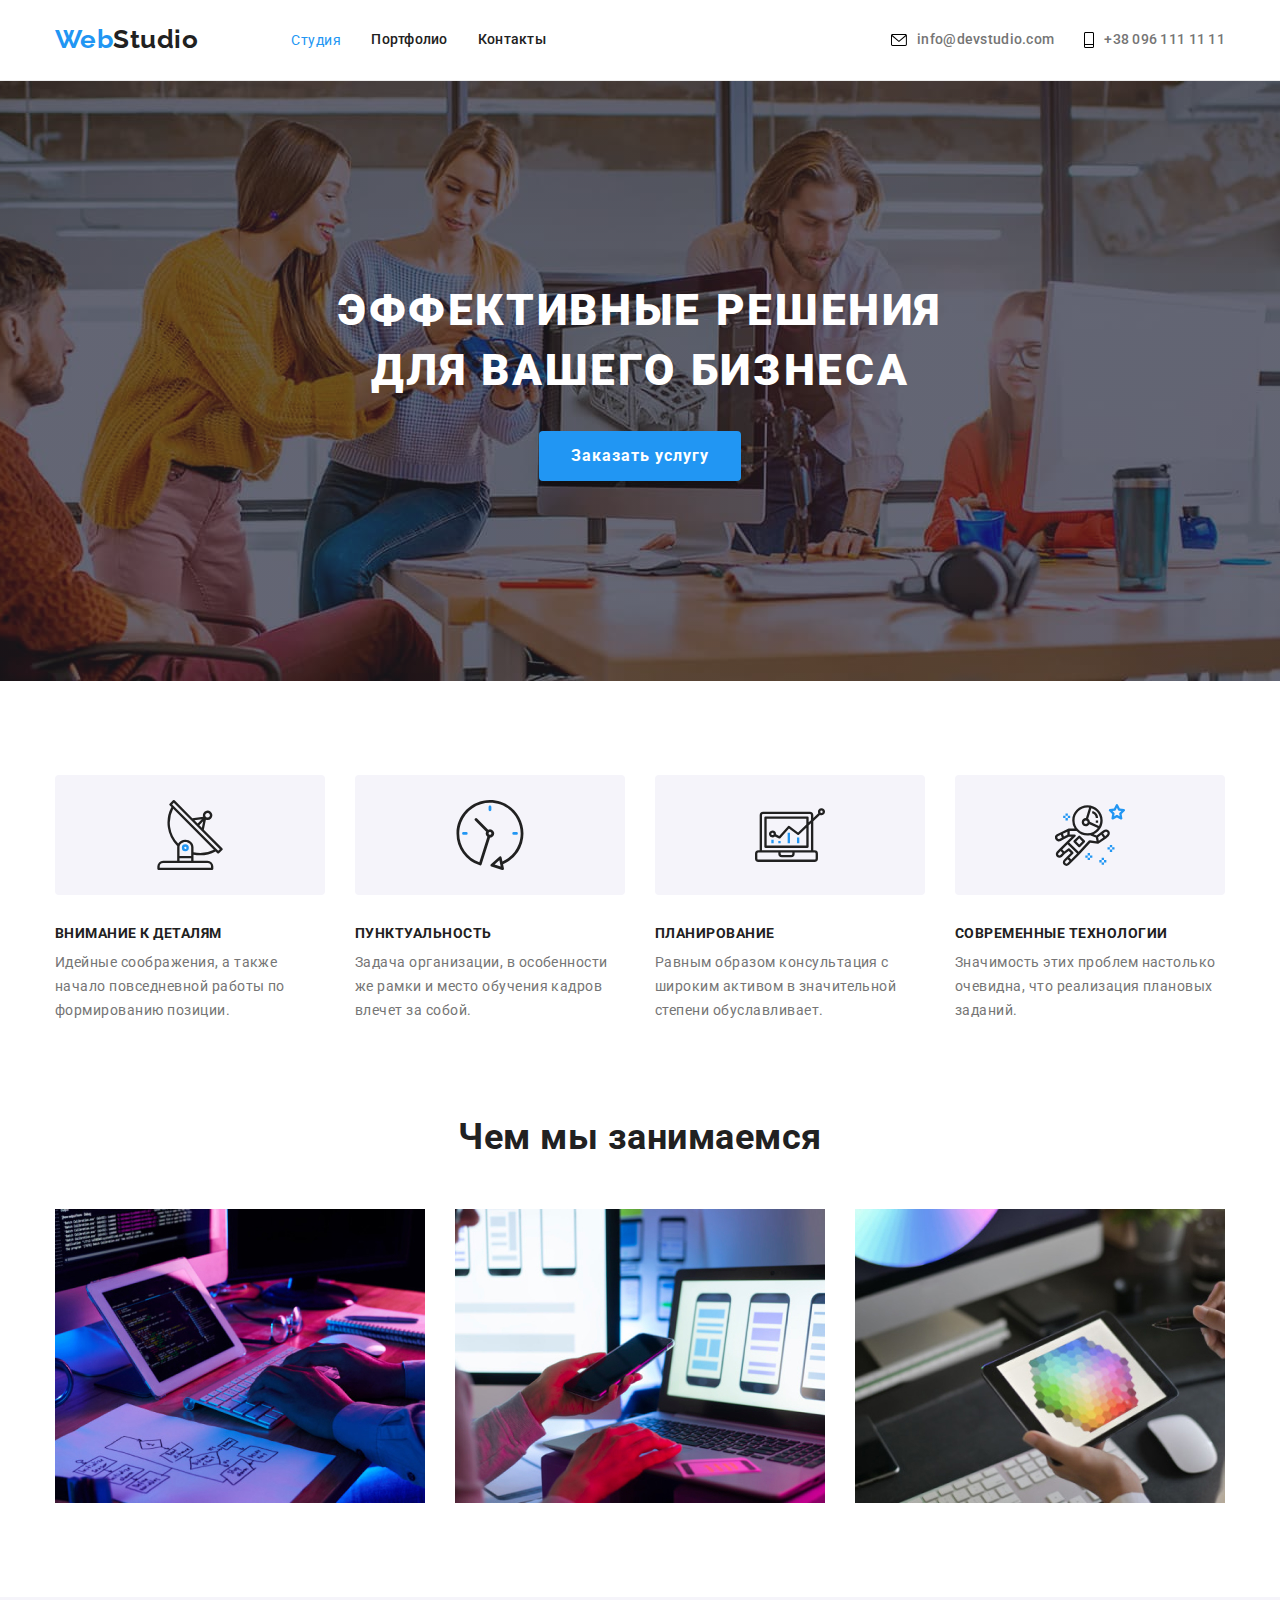
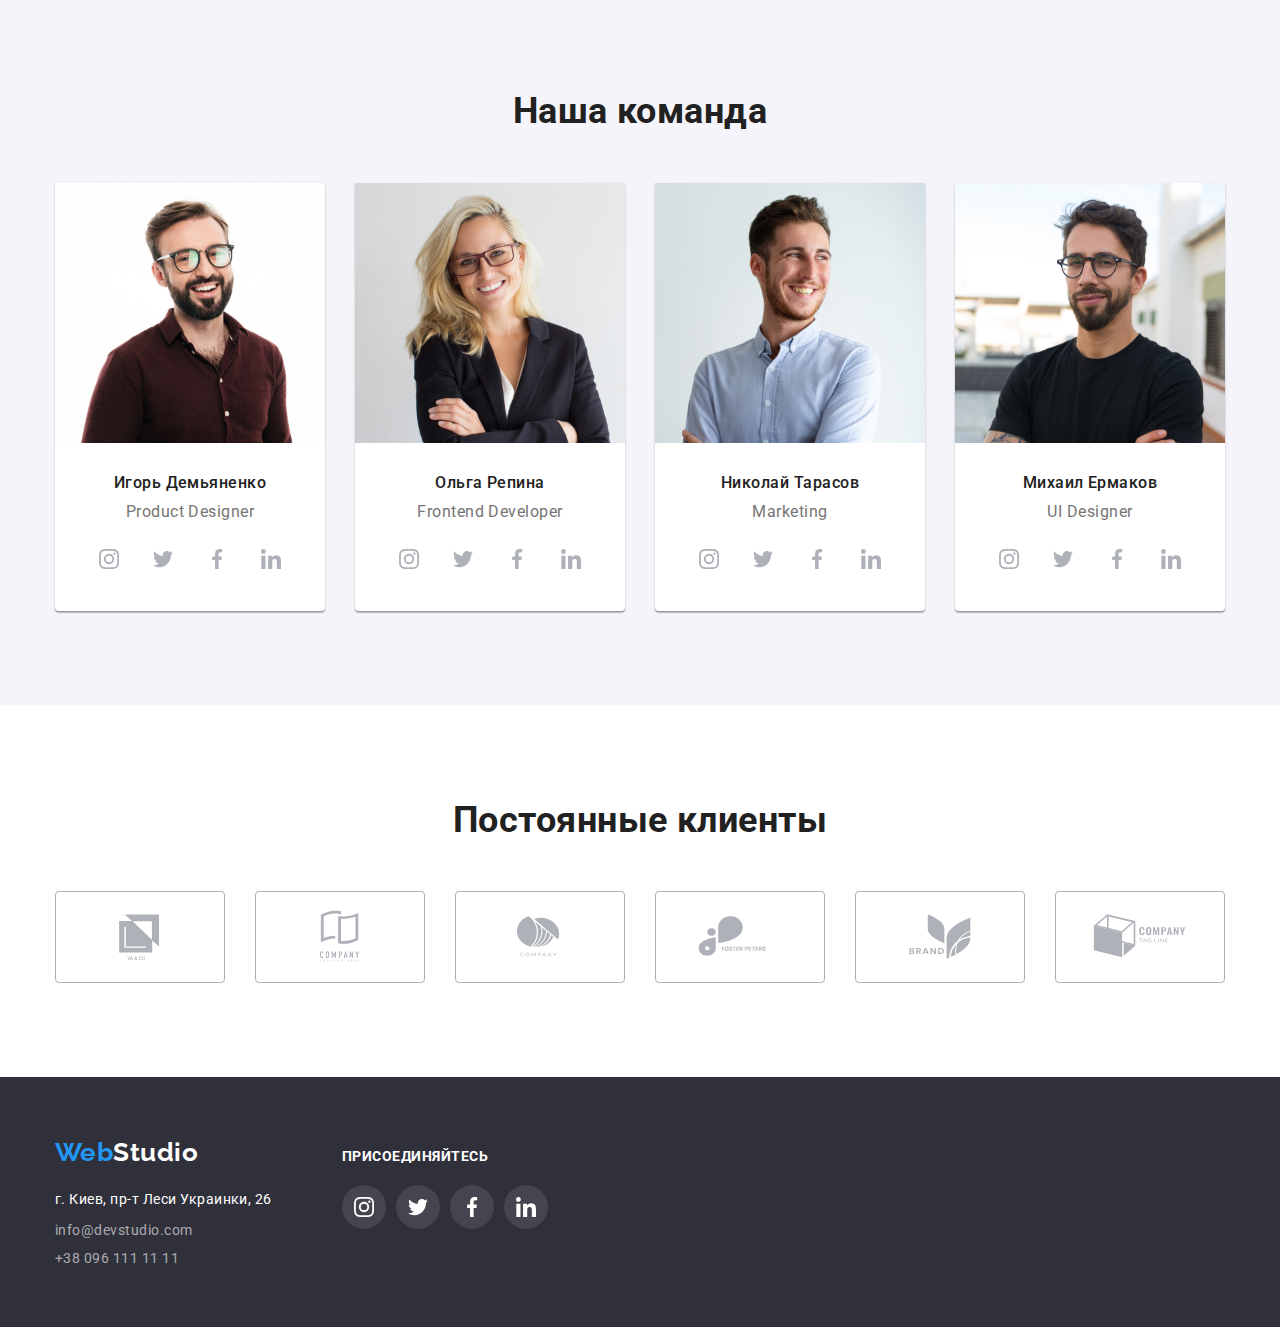
==== index.html @ d351778d "Добавляет исходные файлы" ====
<!DOCTYPE html>
<html lang="ru">
<head>
    <meta charset="UTF-8">
    <meta http-equiv="X-UA-Compatible" content="IE=edge">
    <meta name="viewport" content="width=device-width, initial-scale=1.0">
    <title>Студия</title>
    <link href="https://fonts.googleapis.com/css2?family=Raleway:wght@700&family=Roboto:wght@400;500;700;900&display=swap"
        rel="stylesheet">
    <link rel="stylesheet" href="https://cdnjs.cloudflare.com/ajax/libs/modern-normalize/1.1.0/modern-normalize.min.css">
    <link rel="stylesheet" href="./css/styles.css" />
</head>
<body>
        <!-- Шапка сайта(header) -->
            <div class="hed-line">
                <div class="box-header container">
                    <header class="header">
                        <nav class="site-nav">
                            <a class="logo" href="./index.html"><span class="logo-color">Web</span>Studio</a>
                            <ul class="nav-list list">
                                <li class="nav-item"><a class="curren-link" href="./index.html">Студия</a></li>
                                <li class="nav-item"><a class="nav-link" href="./portfolio.html">Портфолио</a></li>
                                <li class="nav-item"><a class="nav-link" href="">Контакты</a></li>
                            </ul>
                        </nav>
                        <ul class="contact-list list">
                            <li class="contact-item">
                                <a class="contact-link-icon" href="mailto:info@devstudio.com">
                                    <svg class="contact-icon-mail" width="16px" height="12px">
                                        <use href="./images/sprite-original.svg#icon-mail"></use> 
                                    </svg>
                                    <span class="contact-text">info@devstudio.com</span>
                                </a>
                            </li>
                
                            <li class="contact-item">
                                <a class="contact-link-icon" href="tel:+380961111111">
                                    <svg class="contact-icon-mobile" width="10px" height="16px">
                                        <use href="./images/sprite-original.svg#icon-mobile"></use>
                                    </svg>
                                    <span class="contact-text">+38 096 111 11 11</span>
                                </a>
                            </li>
                        </ul>
                
                    </header>
                </div>
            </div>
        <!-- Главный контент страницы -->
        <main>
            <!--Героик  -->
            
                <section class="hero overlay"> 
                    <div class="container">
                        <h1 class="hero-title list">Эффективные решения для вашего бизнеса</h1>
                        <button class="button-studio" type="button">Заказать услугу</button>
                    </div>
                </section>
                    
            <!-- Приемущество сайта -->
            <section class="section">
                <div class="container">
                    <h2  hidden class="benefits list">Наши Приемущества</h2>
                    <ul class="benefits-list list">
                        <li class="benefits-item">
                            <div class="buttons list">
                                <svg class="icon-benefits">
                                    <use href="./images/sprite-original.svg#icon-sputnik"></use>
                                </svg>
                            </div>
                            <h3 class="subtitle list">Внимание к деталям</h3>
                            <p class="text list">Идейные соображения, а также начало повседневной работы по формированию позиции.</p>
                        </li>
                        <li class="benefits-item">
                            <div class="buttons list">
                                <svg class="icon-benefits">
                                    <use href="./images/sprite-original.svg#icon-clock"></use>
                                </svg>
                            </div>
                            <h3 class="subtitle list">Пунктуальность</h3>
                            <p class="text list">Задача организации, в особенности же рамки и место обучения кадров влечет за собой.</p>
                        </li>
                        <li class="benefits-item">
                            <div class="buttons list">
                                <svg class="icon-benefits">
                                    <use href="./images/sprite-original.svg#icon-diagram"></use>
                                </svg>
                            </div>
                            <h3 class="subtitle list">Планирование</h3>
                            <p class="text list">Равным образом консультация с широким активом в значительной степени обуславливает.</p>
                        </li>
                        <li class="benefits-item">
                            <div class="buttons list">
                                <svg class="icon-benefits">
                                    <use href="./images/sprite-original.svg#icon-astronaut"></use>
                                </svg>
                            </div>
                            <h3 class="subtitle list">Современные технологии</h3>
                            <p class="text list">Значимость этих проблем настолько очевидна, что реализация плановых заданий.</p>
                        </li>
                    </ul>
                </div>
        
            </section>
            <!-- Чем занимаеться компания -->
            <section class="working">
                <div class="container">
                    <h2 class="work list">Чем мы занимаемся</h2>
                    <ul class="work-list list">
                        <li class="work-item"><img class="work-img" src="./images/work-company1.jpeg"
                                alt="Пользуются новейшими технологиями" width="370"></li>
                        <li class="work-item"><img class="work-img" src="./images/work-company2.jpeg" alt="Большая клиенская база"
                                width="370"></li>
                        <li class="work-item"><img class="work-img" src="./images/work-company3.jpeg" alt="Лучшая графика" width="370"></li>
                    </ul>
                </div>
            </section>
            <!-- Команда -->
            <section class="team-section section">
                <div class="container">
                    <h2 class="team list">Наша команда</h2>
                    <ul class="team-list list">
                        <li class="item">
                            <img class="team-img" src="./images/team-work1.jpeg" alt="Член команды Игорь Демьяненко" width="270">
                            <div class="team-text">
                                <h3 class="subtitle list">Игорь Демьяненко</h3>
                                <p class="text list" lang="en">Product Designer</p>
                                <ul class="social-gruop list">
                                    <li class="social-team">
                                        <a class="team-link list" href="">
                                            <svg class="team-icon">
                                                <use href="./images/sprite-original.svg#icon-instagram"></use>
                                            </svg>
                                        </a>
                                    </li>
                                    <li class="social-team">
                                        <a class="team-link list" href="">
                                            <svg class="team-icon">
                                                <use href="./images/sprite-original.svg#icon-twitter"></use>
                                            </svg>
                                        </a>
                                    </li>
                                    <li class="social-team">
                                        <a class="team-link list" href="">
                                            <svg class="team-icon">
                                                <use href="./images/sprite-original.svg#icon-facebook"></use>
                                            </svg>
                                        </a>
                                    </li>
                                    <li class="social-team">
                                        <a class="team-link list" href="">
                                            <svg class="team-icon">
                                                <use href="./images/sprite-original.svg#icon-linkedin"></use>
                                            </svg>
                                        </a>
                                    </li>
                                </ul>
                            </div>
                            
                        </li>
                        <li class="item">
                            <img class="team-img" src="./images/team-work2.jpeg" alt="Член команды Ольга Репина" width="270">
                            <div class="team-text">
                                <h3 class="subtitle list">Ольга Репина</h3>
                                <p class="text list" lang="en">Frontend Developer</p>
                                <ul class="social-gruop list">
                                    <li class="social-team">
                                        <a class="team-link list" href="">
                                            <svg class="team-icon">
                                                <use href="./images/sprite-original.svg#icon-instagram"></use>
                                            </svg>
                                        </a>
                                    </li>
                                    <li class="social-team">
                                        <a class="team-link list" href="">
                                            <svg class="team-icon">
                                                <use href="./images/sprite-original.svg#icon-twitter"></use>
                                            </svg>
                                        </a>
                                    </li>
                                    <li class="social-team">
                                        <a class="team-link list" href="">
                                            <svg class="team-icon">
                                                <use href="./images/sprite-original.svg#icon-facebook"></use>
                                            </svg>
                                        </a>
                                    </li>
                                    <li class="social-team">
                                        <a class="team-link list" href="">
                                            <svg class="team-icon">
                                                <use href="./images/sprite-original.svg#icon-linkedin"></use>
                                            </svg>
                                        </a>
                                    </li>
                                </ul>
                            </div>
                            
                        </li>
                        <li class="item">
                            <img class="team-img" src="./images/team-work3.jpeg" alt="Член команды Николай Тарасов" width="270">
                            <div class="team-text">
                                <h3 class="subtitle list">Николай Тарасов</h3>
                                <p class="text list" lang="en">Marketing</p>
                                <ul class="social-gruop list">
                                    <li class="social-team">
                                        <a class="team-link list" href="">
                                            <svg class="team-icon">
                                                <use href="./images/sprite-original.svg#icon-instagram"></use>
                                            </svg>
                                        </a>
                                    </li>
                                    <li class="social-team">
                                        <a class="team-link list" href="">
                                            <svg class="team-icon">
                                                <use href="./images/sprite-original.svg#icon-twitter"></use>
                                            </svg>
                                        </a>
                                    </li>
                                    <li class="social-team">
                                        <a class="team-link list" href="">
                                            <svg class="team-icon">
                                                <use href="./images/sprite-original.svg#icon-facebook"></use>
                                            </svg>
                                        </a>
                                    </li>
                                    <li class="social-team">
                                        <a class="team-link list" href="">
                                            <svg class="team-icon">
                                                <use href="./images/sprite-original.svg#icon-linkedin"></use>
                                            </svg>
                                        </a>
                                    </li>
                                </ul>
                            </div>
                            
                        </li>
                        <li class="item">
                            <img class="team-img" src="./images/team-work4.jpeg" alt="Член команды Михаил Ермаков" width="270">
                            <div class="team-text">
                                <h3 class="subtitle list">Михаил Ермаков</h3>
                                <p class="text list" lang="en">UI Designer</p>
                                <ul class="social-gruop list">
                                    <li class="social-team">
                                        <a class="team-link list" href="">
                                            <svg class="team-icon">
                                                <use href="./images/sprite-original.svg#icon-instagram"></use>
                                            </svg>
                                        </a>
                                    </li>
                                    <li class="social-team">
                                        <a class="team-link list" href="">
                                            <svg class="team-icon">
                                                <use href="./images/sprite-original.svg#icon-twitter"></use>
                                            </svg>
                                        </a>
                                    </li>
                                    <li class="social-team">
                                        <a class="team-link list" href="">
                                            <svg class="team-icon">
                                                <use href="./images/sprite-original.svg#icon-facebook"></use>
                                            </svg>
                                        </a>
                                    </li>
                                    <li class="social-team">
                                        <a class="team-link list" href="">
                                            <svg class="team-icon">
                                                <use href="./images/sprite-original.svg#icon-linkedin"></use>
                                            </svg>
                                        </a>
                                    </li>
                                </ul>
                            </div>
                            
                        </li>
                    </ul>
                </div>
            </section>
            <section class="section">
                <h2 class="clients-title list">Постоянные клиенты</h2>
                <ul class="clients-list list">
                    <li class="clients-item">
                        <a class="clients" href="">
                            <svg class="icon-clients">
                                <use href="./images/sprite-original.svg#iconLogo-company-"></use>
                            </svg>
                        </a>
                    </li>
                    <li class="clients-item">
                        <a class="clients" href="">
                            <svg class="icon-clients">
                                <use href="./images/sprite-original.svg#icon-Logo-company1"></use>
                            </svg>
                        </a>
                    </li>
                    <li class="clients-item">
                        <a class="clients" href="">
                            <svg class="icon-clients">
                                <use href="./images/sprite-original.svg#icon-Logo-company2"></use>
                            </svg>
                        </a>
                    </li>   
                    <li class="clients-item">
                        <a class="clients" href="">
                            <svg class="icon-clients">
                                <use href="./images/sprite-original.svg#icon-Logo-company3"></use>
                            </svg>
                        </a>
                    </li>
                    <li class="clients-item">
                        <a class="clients" href="">
                            <svg class="icon-clients">
                                <use href="./images/sprite-original.svg#icon-Logo-company4"></use>
                            </svg>
                        </a>
                    </li>
                    <li class="clients-item">
                        <a class="clients" href="">
                            <svg class="icon-clients">
                                <use href="./images/sprite-original.svg#icon-Logo-company5"></use>
                            </svg>
                        </a>
                    </li>
                </ul>
            </section>
        </main>
        
        <!-- Подвал страницы (footer) -->
        <footer class="footer">
            <div class="container addres-list">
                    <div class="addres-gruop">
                        <a class="logo-footer" href="./index.html"><span class="logo-color">Web</span>Studio</a>
                        <address>
                            <p class="addres list">г. Киев, пр-т Леси Украинки, 26</p>
                            <ul class="contact-list-footer list">
                                <li class="contact-item-mail"><a class="link-footer" href="mailto:info@devstudio.com">info@devstudio.com</a>
                                </li>
                                <li class="contact-item"><a class="link-footer" href="tel:+380961111111">+38 096 111 11 11</a></li>
                            </ul>
                        </address>
                    </div>
                <div class="social-footer">
                    <p class="common list">присоединяйтесь</p>
                    <ul class="social-list-link list">
                        <li class="social-item-footer">
                            <a class="social-footer-link list" href="">
                                <svg class="team-icon">
                                    <use href="./images/sprite-original.svg#icon-instagram"></use>
                                </svg>
                            </a>
                        </li>
                        <li class="social-item-footer">
                            <a class="social-footer-link list" href="">
                                <svg class="team-icon">
                                    <use href="./images/sprite-original.svg#icon-twitter"></use>
                                </svg>
                            </a>
                        </li>
                        <li class="social-item-footer">
                            <a class="social-footer-link list" href="">
                                <svg class="team-icon">
                                    <use href="./images/sprite-original.svg#icon-facebook"></use>
                                </svg>
                            </a>
                        </li>
                        <li class="social-item-footer">
                            <a class="social-footer-link list" href="">
                                <svg class="team-icon">
                                    <use href="./images/sprite-original.svg#icon-linkedin"></use>
                                </svg>
                            </a>
                        </li>
                    </ul>
                </div>
            </div>
        </footer>
</body>
</html>
---- css/styles.css ----
/* тег спан #2196F3; */
/* главный заголовок #FFFFFF; */
/* эфект наведения #2196F3 */
/* заголовки #212121 */
/* текст в заголовках #757575 */
/* футер background: #2F303A; */
/* наша команда background: #F5F4FA; */
/* героик background: #2F303A; */
/* контакты в футоре rgba(255, 255, 255, 0.6); */
:root {
  --primary-text-color: #757575;
  --title-text-color: #212121;
  --accent-color: #2196f3;
  --primary-bg-color: #ffffff;
  --contacts-footer-color: rgba(255, 255, 255, 0.6);
  --backgraund-button-and-team-section-color: #f5f4fa;
  --backgraund-hero-and-foter-color: #2f303a;
  --backgraund-hero-color: rgba(47, 48, 58, 0.4);
}
body {
  color: var(--primary-text-color);
  background-color: var(--primary-bg-color);
  font-family: Roboto, sans-serif;
  letter-spacing: 0.03em;
}
html {
  box-sizing: border-box;
}
*,
*::before,
*::after {
  box-sizing: inherit;
}
.list {
  list-style: none;
  margin: 0;
  padding: 0;
}
.container {
  width: 1200px;
  padding-left: 15px;
  padding-right: 15px;
  margin: 0 auto;
}
.section {
  padding-top: 94px;
  padding-bottom: 94px;
}
.hed-line {
  border-bottom: 1px solid #ececec;
}
.nav-list,
.contact-list,
.header,
.site-nav {
  display: flex;
}

.nav-list {
  margin-left: 93px;
}
.contact-list .contact-item + .contact-item,
.nav-list .nav-item + .nav-item {
  margin-left: 30px;
}

.logo-color {
  color: var(--accent-color);
}
/* Logo */
.logo {
  display: flex;
  padding-top: 24px;
  padding-bottom: 24px;
  color: var(--title-text-color);
  text-decoration: none;
  font-family: Raleway, sans-serif;
  font-weight: 700;
  font-size: 26px;
  line-height: 1.2;
}
/* site-nav */
.nav-link {
  display: flex;
  padding-top: 32px;
  padding-bottom: 32px;
  display: inline-block;
  color: var(--title-text-color);
  text-decoration: none;
  font-weight: 500;
  letter-spacing: 0.02em;
  font-size: 14px;
  line-height: 1.14;
}
a.nav-link {
  display: flex;
}
.site-nav .curren-link {
  display: flex;
  color: var(--accent-color);
  text-decoration: none;
  padding-top: 32px;
  padding-bottom: 32px;
  font-size: 14px;
}
/* contact hover */
.contact-link-icon:hover,
.contact-list-footer .link-footer:hover,
.contact-list-footer .link-footer:focus,
.contact-list .contact-link:hover,
.contact-list .contact-link:focus,
.nav-list .nav-link:hover,
.nav-list .nav-link:focus {
  color: var(--accent-color);
}
/* contact-link */
.contact-link-icon {
  display: flex;
  color: #757575;
  text-decoration: none;
  font-weight: 500;
  font-size: 14px;
  line-height: 1.14;
  letter-spacing: 0.02em;
  align-items: center;
  padding-top: 32px;
  padding-bottom: 32px;
}

a.contact-link-icon:hover,
a.contact-link-icon:focus {
  fill: var(--accent-color);
  color: var(--accent-color);
}
.contact-icon-mobile {
  margin-right: 10px;
}
.contact-icon-mail {
  margin-right: 10px;
}
.contact-list {
  margin-left: auto;
  align-items: center;
}
.contact-icon {
  display: flex;
  margin-top: 32px;
  margin-bottom: 32px;
}

/* hero */
.button-studio {
  display: inline-block;
  background-color: var(--accent-color);
  color: var(--primary-bg-color);
  font-weight: 700;
  font-size: 16px;
  line-height: 1.87;
  letter-spacing: 0.06em;
  font-family: inherit;
  cursor: pointer;
  border-radius: 4px;
  border: var(--accent-color);
  padding: 10px 32px;
  margin-top: 30px;
  box-shadow: 0px 4px 4px rgba(0, 0, 0, 0.15);
}
.hero {
  text-align: center;
  background-color: rgba(47, 48, 58, 0.4);
}
.overlay {
  margin: 0 auto;
  max-width: 1600px;
  height: 600px;
  padding-top: 200px;
  padding-bottom: 200px;
  background-image: linear-gradient(
      to right,
      rgba(47, 48, 58, 0.4),
      rgba(47, 48, 58, 0.4)
    ),
    url(../images/overlay.jpeg);

  background-size: cover;
  background-repeat: no-repeat;
  background-position: center;
}

.hero-title {
  color: var(--primary-bg-color);
  width: 696px;
  font-weight: 900;
  font-size: 44px;
  line-height: 1.36;
  letter-spacing: 0.06em;
  text-transform: uppercase;
  margin-left: auto;
  margin-right: auto;
}
/* Benefits */
.icon-benefits {
  width: 70px;
  height: 70px;
  border: 0;
  fill: #212121;
}
.buttons {
  display: flex;
  align-items: center;
  justify-content: center;
  width: 270px;
  height: 120px;
  background: #f5f4fa;
  border-radius: 4px;
  border: transparent;
  margin-bottom: 30px;
}
.benefits-list {
  display: flex;
  align-items: center;
}

.benefits-list .subtitle {
  font-weight: 700;
  text-transform: uppercase;
  font-size: 14px;
  margin-bottom: 10px;
}
.benefits-list .text {
  font-size: 14px;
  line-height: 1.71;
}
.team-list .subtitle,
.benefits-list .subtitle {
  color: var(--title-text-color);
}
.team-section {
  background-color: var(--backgraund-button-and-team-section-color);
}
/* Work */
.work {
  text-align: center;
  margin-bottom: 50px;
}
.working {
  padding-bottom: 94px;
}
.work-list {
  display: flex;
}
.work-img {
  display: block;
  max-width: 100%;
  height: auto;
}
.work-list .work-item {
  margin-right: 30px;
  width: 370px;
}
.work-list .work-item:nth-child(3n) {
  margin-right: 0;
}
.work,
.team {
  color: var(--title-text-color);
  font-weight: 700;
  font-size: 36px;
  line-height: 1.16;
}
/* team */
.social-gruop {
  display: flex;
  padding-right: 32px;
  padding-left: 32px;
  justify-content: center;
}
.team-icon {
  width: 20px;
  height: 20px;
  display: flex;
  cursor: pointer;
  fill: currentColor;
}
.team-link {
  display: flex;
  justify-content: center;
  align-items: center;
  color: #afb1b8;
  width: 44px;
  height: 44px;
  border-radius: 50%;
  cursor: pointer;
  margin-right: 10px;
}
.social-team:last-child a {
  margin-right: 0;
}
a.team-link:hover,
a.team-link:focus {
  color: #ffffff;
  background-color: #2196f3;
}
.team {
  text-align: center;
  margin-bottom: 50px;
}
.team-list .subtitle {
  font-weight: 500;
  font-size: 16px;
  line-height: 1.2;
}
.team-list {
  display: flex;
}
.team-text {
  padding-top: 30px;
  padding-bottom: 30px;
  text-align: center;
}
.team-img {
  display: block;
  max-width: 100%;
  height: auto;
}
.team-text .subtitle {
  margin-bottom: 10px;
}
.team-list .item {
  box-shadow: 0px 1px 3px rgba(0, 0, 0, 0.12), 0px 1px 1px rgba(0, 0, 0, 0.14),
    0px 2px 1px rgba(0, 0, 0, 0.2);
  border-radius: 0px 0px 4px 4px;
  background-color: var(--primary-bg-color);
}

.team-list .item,
.benefits-list .benefits-item {
  width: calc((100%-90px) / 4);
  margin-right: 30px;
}
.team-list .item:nth-child(4n),
.benefits-list .benefits-item:nth-child(4n) {
  margin-right: 0;
}
.team-list .text {
  font-size: 16px;
  line-height: 1.2;
  margin-bottom: 16px;
}
/* clients */
.clients-title {
  font-weight: 700;
  font-size: 36px;
  line-height: 1.17;
  text-align: center;
  color: var(--title-text-color);
  margin-bottom: 50px;
}
.clients-list {
  display: flex;
  align-items: center;
  justify-content: center;
}
.icon-clients {
  width: 106px;
  height: 60px;
  align-items: center;
  fill: currentColor;
  cursor: pointer;
  margin: 16px 32px;
}
.clients {
  display: flex;
  align-items: center;
  width: 170px;
  height: 92px;
  border: 1px solid #afb1b8;
  border-radius: 4px;
  background-color: #ffffff;
  margin-right: 30px;
  cursor: pointer;
  color: #afb1b8;
}
.clients:hover,
.clients:focus {
  color: var(--accent-color);
  border-color: var(--accent-color);
}
.clients-item:last-child a {
  margin-right: 0;
}
/* addres */
.addres {
  color: var(--primary-bg-color);
  font-size: 14px;
  line-height: 1.71;
  font-style: normal;
  margin-bottom: 9px;
}
/* contact footer */
.contact-list-footer .link-footer {
  color: var(--contacts-footer-color);
  text-decoration: none;
  font-size: 14px;
  line-height: 1.14;
  font-style: normal;
}
.contact-item-mail {
  margin-bottom: 9px;
}
/* Footer */
.common {
  font-weight: 700;
  font-size: 14px;
  line-height: 1.14;
  text-transform: uppercase;
  color: #ffffff;
  margin-bottom: 20px;
}
.social-list-link {
  display: flex;
}
.social-footer {
  width: 206px;
  margin-left: 70px;
  align-items: center;
}
.footer-icon {
  width: 20px;
  height: 20px;
  cursor: pointer;
  fill: currentColor;
}
.social-footer-link {
  display: flex;
  justify-content: center;
  align-items: center;
  color: #ffffff;
  width: 44px;
  height: 44px;
  border-radius: 50%;
  cursor: pointer;
  margin-right: 10px;
  background-color: rgba(255, 255, 255, 0.1);
}
.social-item-footer:last-child a {
  margin-right: 0;
}
.social-footer-link:hover,
.social-footer-link:focus {
  background-color: var(--accent-color);
}
.footer,
.footer-portfolio {
  background-color: var(--backgraund-hero-and-foter-color);
  padding-top: 60px;
  padding-bottom: 60px;
  justify-content: flex-start;
  display: flex;
}
/* logo footer */
.logo-footer {
  color: var(--primary-bg-color);
  text-decoration: none;
  font-family: Raleway, sans-serif;
  font-weight: 700;
  font-size: 26px;
  line-height: 1.2;
  display: inline-block;
  margin-bottom: 20px;
}
.addres-list {
  display: flex;
  align-items: baseline;
}

/* Portfolio */
/* Buttons */
.button-list .button {
  background-color: var(--backgraund-button-and-team-section-color);
  color: var(--title-text-color);
  font-family: inherit;
  font-weight: 500;
  font-size: 16px;
  line-height: 1.62;
  cursor: pointer;
  border-radius: 4px;
  border: var(--backgraund-button-and-team-section-color);
  text-align: center;
  padding: 6px 22px;
}
.button-list {
  display: flex;
  justify-content: center;
  margin-bottom: 50px;
}
.button-list .button-item + .button-item {
  margin-left: 8px;
}
.button.active,
.button-list .button:hover,
.button-list .button:focus {
  background-color: var(--accent-color);
  color: var(--primary-bg-color);
  box-shadow: 0px 3px 1px rgba(0, 0, 0, 0.1), 0px 1px 2px rgba(0, 0, 0, 0.08),
    0px 2px 2px rgba(0, 0, 0, 0.12);
}
/* Galerry */
.gallery-list {
  display: flex;
  flex-wrap: wrap;
}
.portfolio-link:focus,
.portfolio-link:hover {
  box-shadow: 0px 1px 1px rgba(0, 0, 0, 0.12), 0px 4px 4px rgba(0, 0, 0, 0.06),
    1px 4px 6px rgba(0, 0, 0, 0.16);
}
.portfolio-link {
  text-decoration: none;
  display: block;
}
.gallery-item {
  margin-right: 30px;
  margin-bottom: 30px;
}

.gallery-item .frame {
  border-right: 1px solid #eeeeee;
  border-bottom: 1px solid #eeeeee;
  border-left: 1px solid #eeeeee;
  border-top: 0;
}
.gallery-item .foto {
  display: block;
}
.frame {
  padding: 20px 24px;
}
.gallery-item:nth-last-child(-n + 3) {
  margin-bottom: 0;
}
.gallery-item:nth-child(3n) {
  margin-right: 0;
}
.gallery-list .subtitle-gallery {
  color: var(--title-text-color);
  font-weight: 700;
  font-size: 18px;
  line-height: 2;
  letter-spacing: 0.06em;
}
.subtitle-gallery {
  margin-bottom: 4px;
}
.gallery-list .text-gallery {
  font-size: 16px;
  line-height: 1.9;
  color: var(--primary-text-color);
}
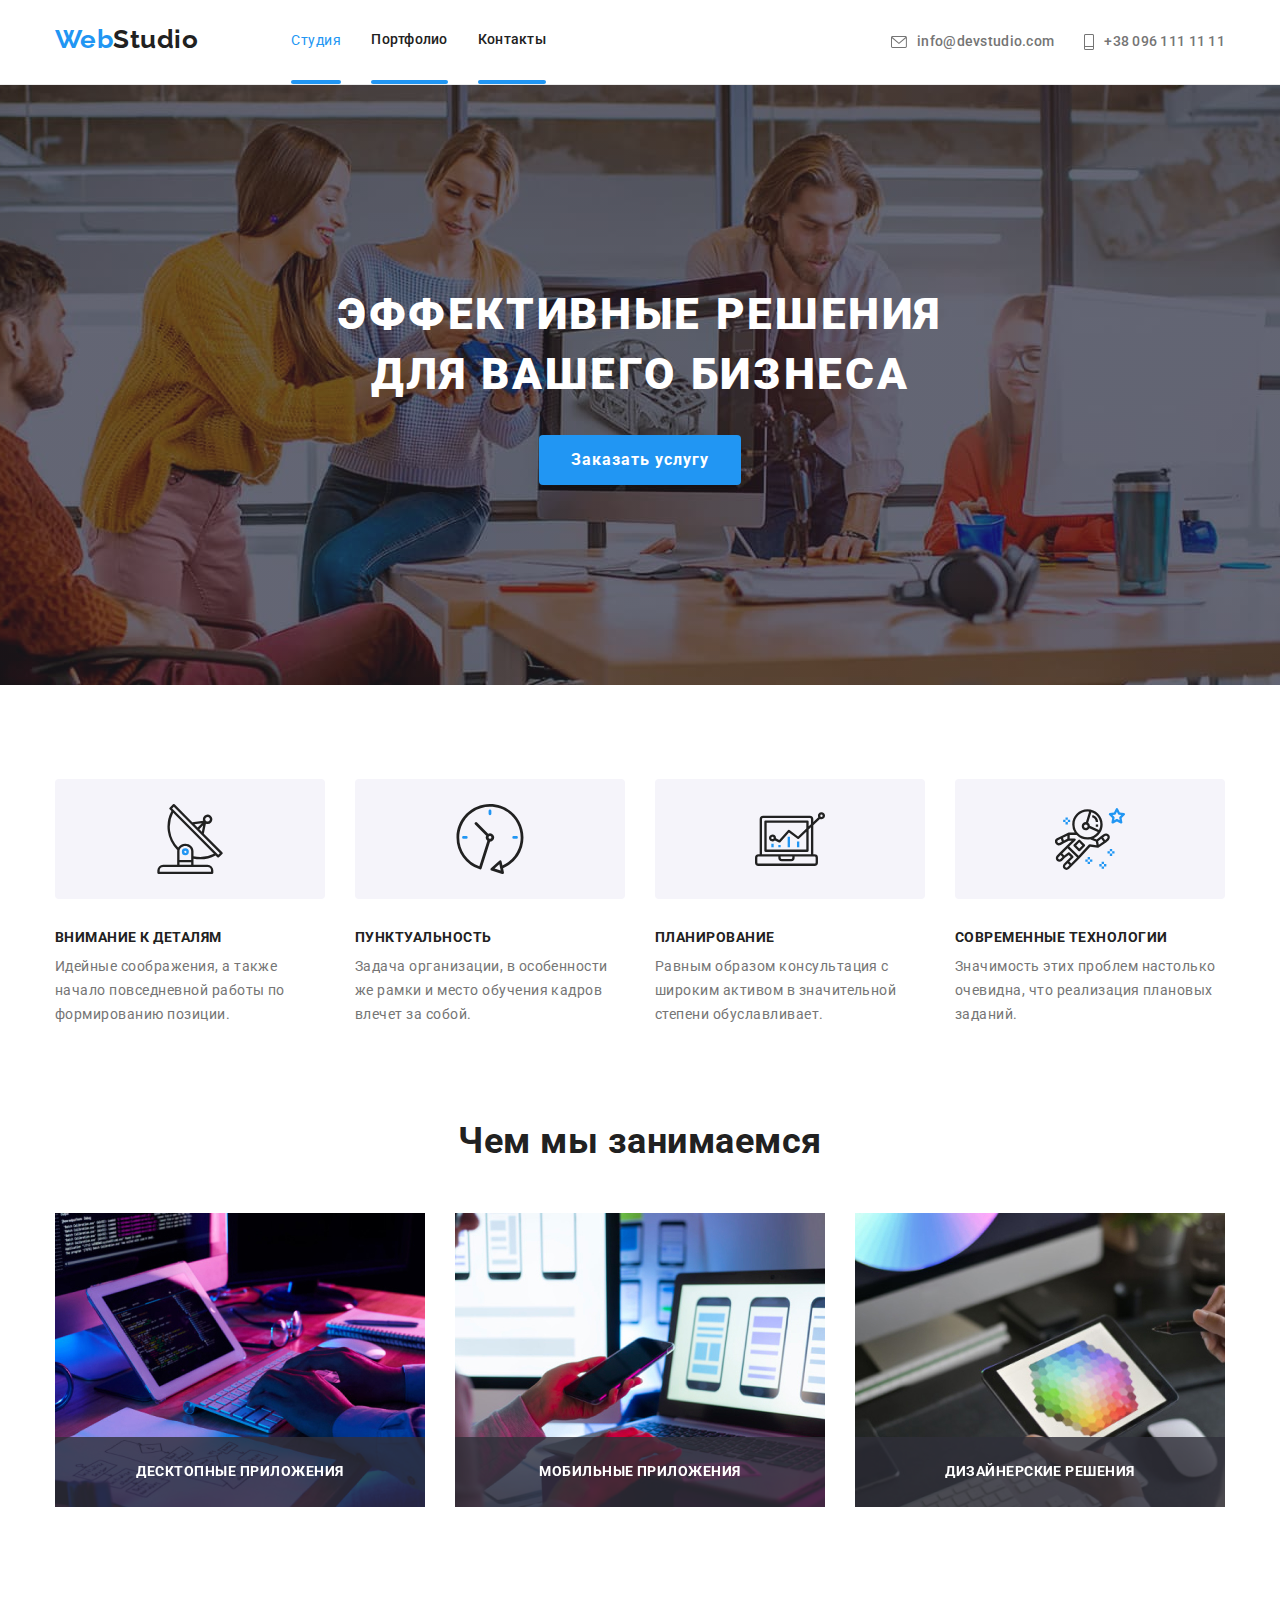
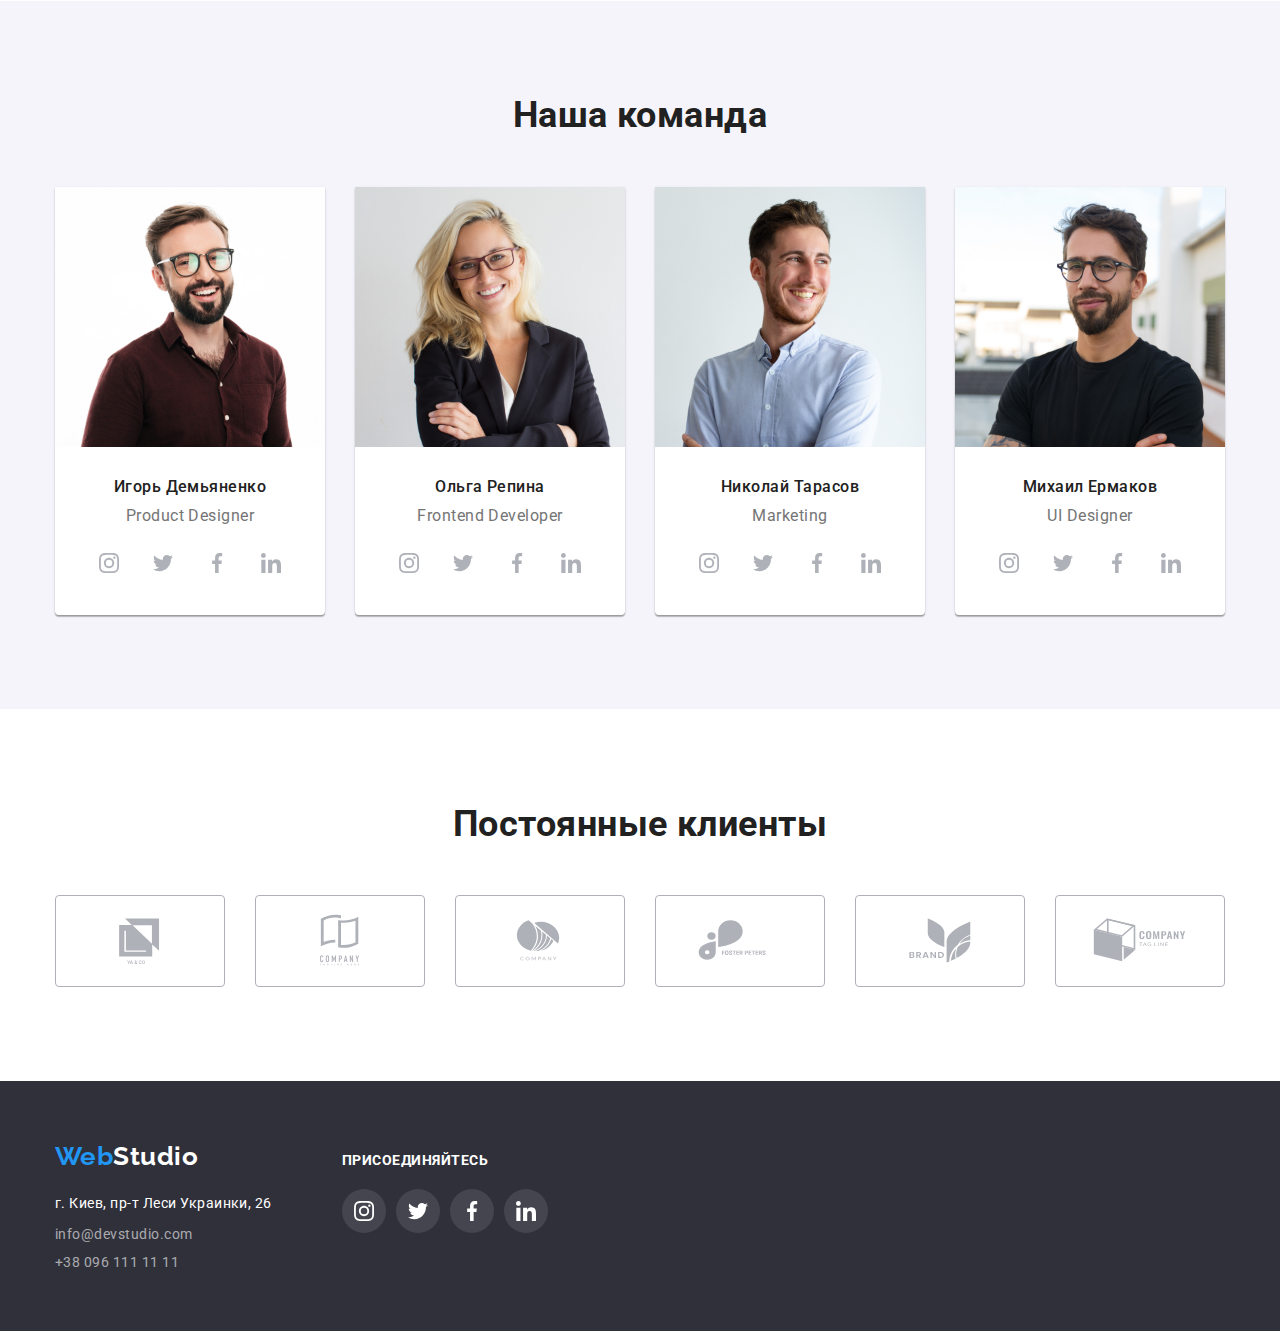
==== commit 7fdfcc15: "добавляет модальное окно" ====
--- a/index.html
+++ b/index.html
@@ -18,9 +18,18 @@
                         <nav class="site-nav">
                             <a class="logo" href="./index.html"><span class="logo-color">Web</span>Studio</a>
                             <ul class="nav-list list">
-                                <li class="nav-item"><a class="curren-link" href="./index.html">Студия</a></li>
-                                <li class="nav-item"><a class="nav-link" href="./portfolio.html">Портфолио</a></li>
-                                <li class="nav-item"><a class="nav-link" href="">Контакты</a></li>
+                                <li class="nav-item">
+                                            <a class="curren-link" href="./index.html">Студия</a>
+                                            <div class="nav-sprit list"></div>
+                                </li>
+                                <li class="nav-item">
+                                    <a class="nav-link" href="./portfolio.html">Портфолио</a>
+                                    <div class="nav-sprit list"></div>
+                                </li>
+                                <li class="nav-item">
+                                    <a class="nav-link" href="">Контакты</a>
+                                    <div class="nav-sprit list"></div>
+                                </li>
                             </ul>
                         </nav>
                         <ul class="contact-list list">
@@ -53,7 +62,16 @@
                 <section class="hero overlay"> 
                     <div class="container">
                         <h1 class="hero-title list">Эффективные решения для вашего бизнеса</h1>
-                        <button class="button-studio" type="button">Заказать услугу</button>
+                        <button data-modal-open class="button-studio" type="button">Заказать услугу</button>
+                        <div class="backdrop is-hidden" data-modal>
+                            <div  class="modal">
+                                <button data-modal-close class="button-close" type="button">
+                                    <svg class="button-models" width=11px, height=11px>
+                                        <use href="images/sprite-original.svg#icon-cross"></use>
+                                    </svg>
+                                </button>
+                            </div>
+                        </div>
                     </div>
                 </section>
                     
@@ -107,11 +125,25 @@
                 <div class="container">
                     <h2 class="work list">Чем мы занимаемся</h2>
                     <ul class="work-list list">
-                        <li class="work-item"><img class="work-img" src="./images/work-company1.jpeg"
-                                alt="Пользуются новейшими технологиями" width="370"></li>
-                        <li class="work-item"><img class="work-img" src="./images/work-company2.jpeg" alt="Большая клиенская база"
-                                width="370"></li>
-                        <li class="work-item"><img class="work-img" src="./images/work-company3.jpeg" alt="Лучшая графика" width="370"></li>
+                        <li class="work-item">              
+                             <img class="work-img" src="./images/work-company1.jpeg" alt="Пользуются новейшими технологиями" width="370">
+                            <div>
+                                <p class="work-text list">Десктопные приложения</p>
+                            </div>       
+                        </li>
+                                
+                        <li class="work-item">
+                            <img class="work-img" src="./images/work-company2.jpeg" alt="Большая клиенская база" width="370">
+                            <div>
+                                <p class="work-text list">Мобильные приложения</p>
+                            </div>
+                        </li>
+                        <li class="work-item">
+                            <img class="work-img" src="./images/work-company3.jpeg" alt="Лучшая графика" width="370">
+                            <div>
+                                <p class="work-text list">Дизайнерские решения</p>
+                            </div>
+                        </li>
                     </ul>
                 </div>
             </section>
@@ -373,5 +405,6 @@
                 </div>
             </div>
         </footer>
+    <script src="./js/modal.js"></script>
 </body>
 </html>--- a/css/styles.css
+++ b/css/styles.css
@@ -55,7 +55,6 @@
 .site-nav {
   display: flex;
 }
-
 .nav-list {
   margin-left: 93px;
 }
@@ -92,9 +91,22 @@
   font-size: 14px;
   line-height: 1.14;
 }
-a.nav-link {
-  display: flex;
-}
+.nav-item {
+  position: relative;
+}
+.nav-sprit {
+  display: flex;
+  align-items: center;
+  left: 0;
+  top: 0;
+  opacity: 1;
+  width: 100%;
+  height: 4px;
+  background-color: var(--accent-color);
+  border-radius: 2px;
+  cursor: pointer;
+}
+
 .site-nav .curren-link {
   display: flex;
   color: var(--accent-color);
@@ -133,9 +145,11 @@
   color: var(--accent-color);
 }
 .contact-icon-mobile {
+  fill: currentColor;
   margin-right: 10px;
 }
 .contact-icon-mail {
+  fill: currentColor;
   margin-right: 10px;
 }
 .contact-list {
@@ -164,6 +178,41 @@
   padding: 10px 32px;
   margin-top: 30px;
   box-shadow: 0px 4px 4px rgba(0, 0, 0, 0.15);
+}
+.button-close {
+  position: absolute;
+  top: 8px;
+  right: 8px;
+  width: 30px;
+  height: 30px;
+  border: 1px solid rgba(0, 0, 0, 0.1);
+  border-radius: 50%;
+  background-color: var(--primary-bg-color);
+  cursor: pointer;
+}
+.is-hidden {
+  opacity: 0;
+  pointer-events: none;
+}
+.backdrop {
+  position: fixed;
+  top: 0;
+  left: 0;
+  width: 100%;
+  height: 100%;
+  background-color: rgba(0, 0, 0, 0.2);
+}
+.modal {
+  position: absolute;
+  top: 50%;
+  left: 50%;
+  transform: translate(-50%, -50%);
+  width: 528px;
+  height: 581px;
+  box-shadow: 0px 1px 3px rgba(0, 0, 0, 0.12), 0px 1px 1px rgba(0, 0, 0, 0.14),
+    0px 2px 1px rgba(0, 0, 0, 0.2);
+  border-radius: 4px;
+  background-color: var(--primary-bg-color);
 }
 .hero {
   text-align: center;
@@ -243,6 +292,23 @@
   text-align: center;
   margin-bottom: 50px;
 }
+.work-text {
+  position: absolute;
+  display: flex;
+  align-items: center;
+  justify-content: center;
+  right: 0;
+  bottom: 0;
+  width: 370px;
+  height: 70px;
+  background-color: rgba(47, 48, 58, 0.8);
+  font-weight: 700;
+  font-size: 14px;
+  line-height: 1.14;
+  text-align: center;
+  text-transform: uppercase;
+  color: #ffffff;
+}
 .working {
   padding-bottom: 94px;
 }
@@ -255,6 +321,7 @@
   height: auto;
 }
 .work-list .work-item {
+  position: relative;
   margin-right: 30px;
   width: 370px;
 }
@@ -515,6 +582,29 @@
   box-shadow: 0px 1px 1px rgba(0, 0, 0, 0.12), 0px 4px 4px rgba(0, 0, 0, 0.06),
     1px 4px 6px rgba(0, 0, 0, 0.16);
 }
+
+.text-foto {
+  position: absolute;
+  display: flex;
+  align-items: center;
+  justify-content: center;
+  width: 100%;
+  height: 100%;
+  top: 0;
+  left: 0;
+  opacity: 1;
+  font-size: 18px;
+  line-height: 1.6;
+  color: #ffffff;
+  background-color: rgba(33, 150, 243, 0.9);
+}
+.text-posicion {
+  width: 322px;
+}
+
+.foto-card {
+  position: relative;
+}
 .portfolio-link {
   text-decoration: none;
   display: block;
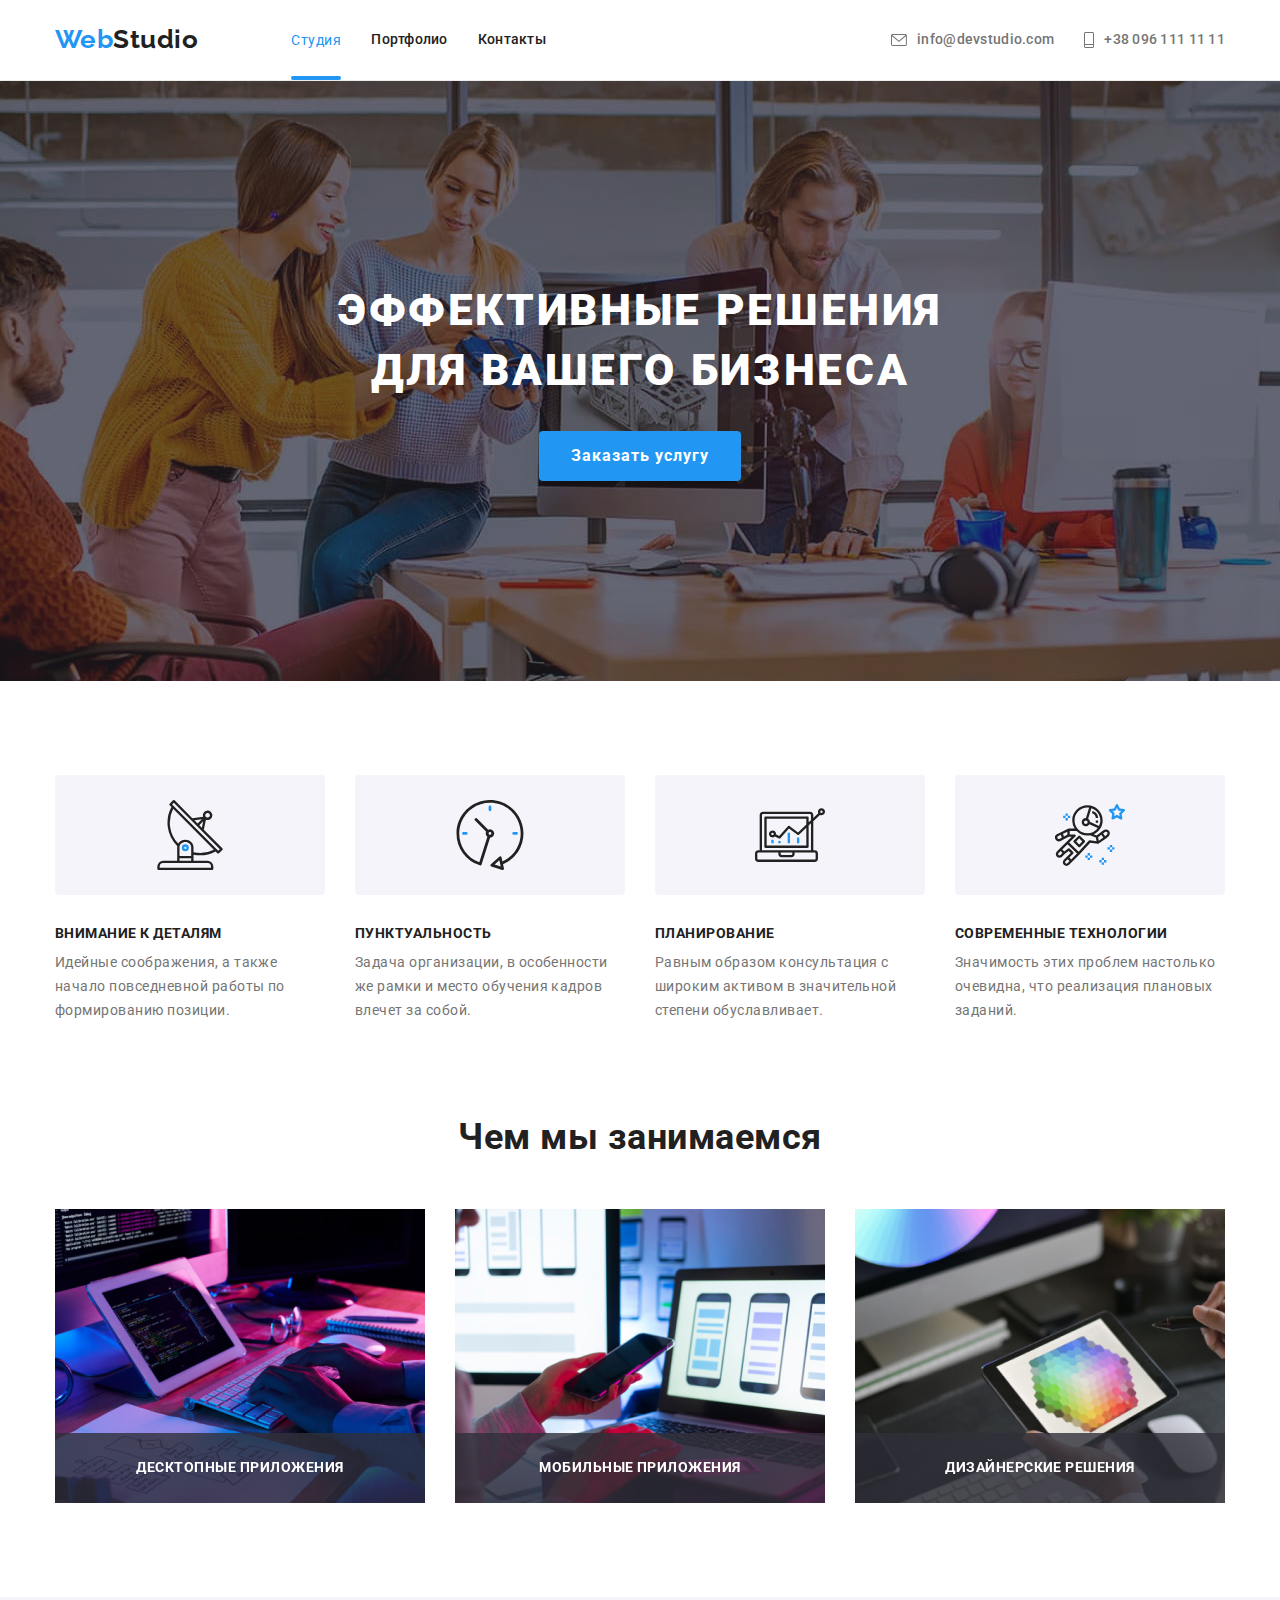
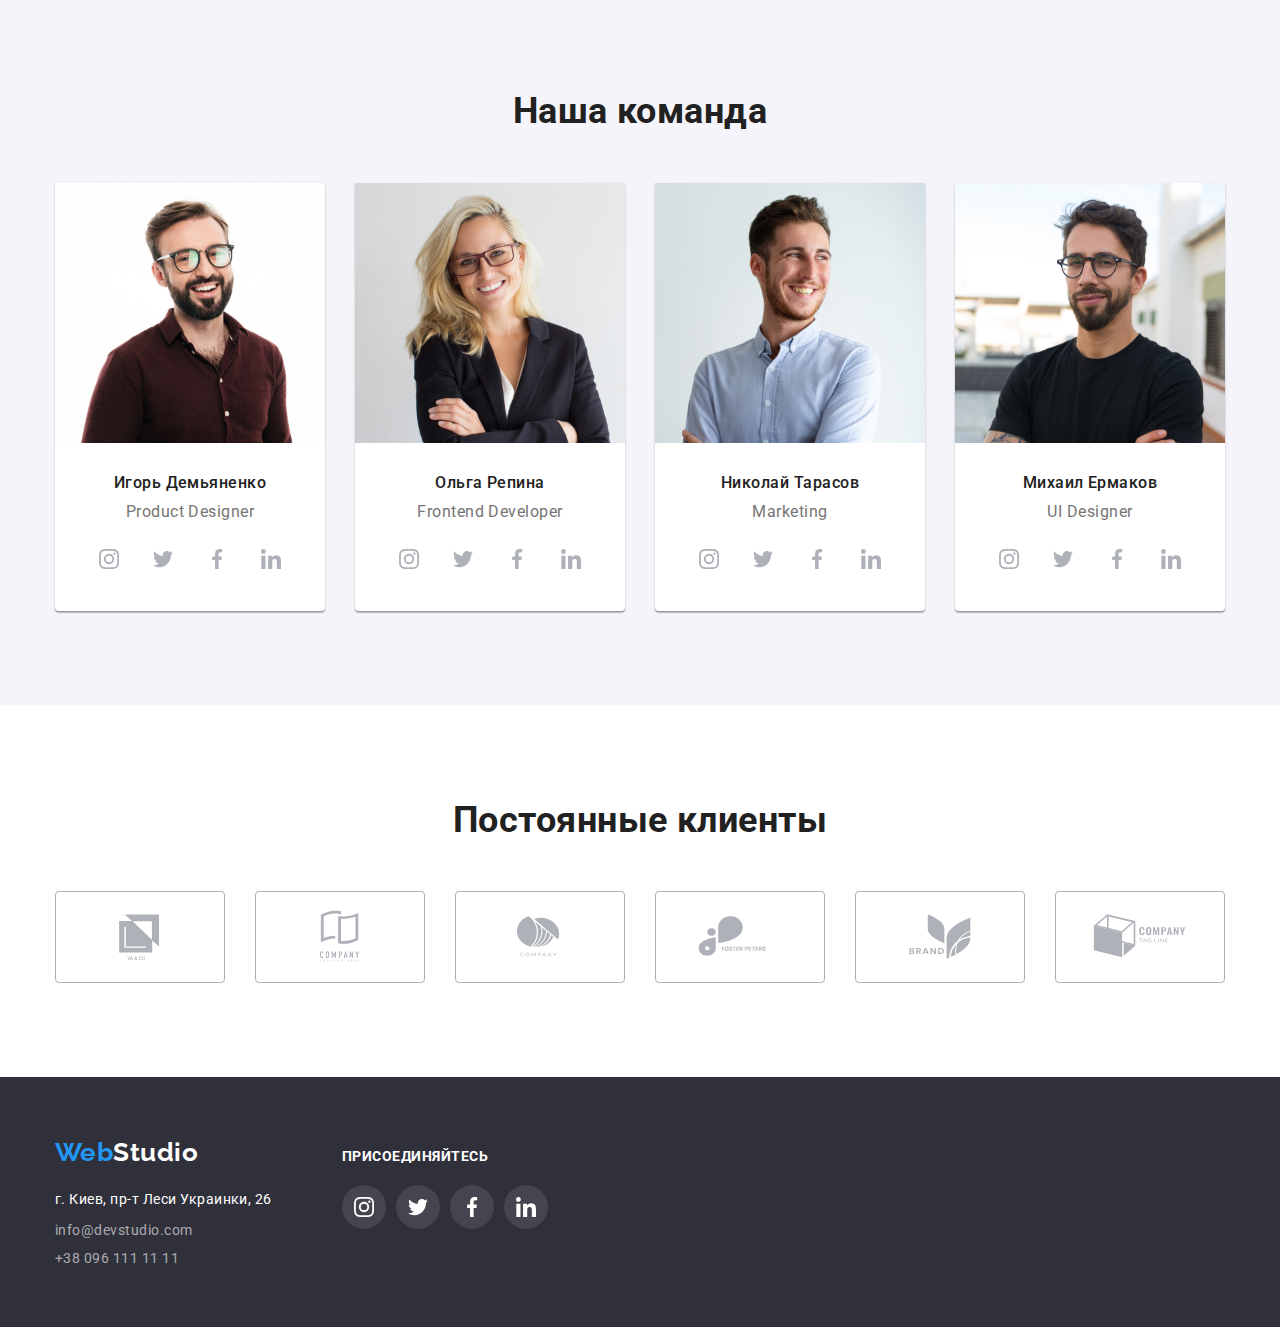
==== commit a9b2b3b5: "добавляет эффект ховера" ====
--- a/index.html
+++ b/index.html
@@ -19,16 +19,14 @@
                             <a class="logo" href="./index.html"><span class="logo-color">Web</span>Studio</a>
                             <ul class="nav-list list">
                                 <li class="nav-item">
-                                            <a class="curren-link" href="./index.html">Студия</a>
-                                            <div class="nav-sprit list"></div>
+                                    <a class="curren-link" href="./index.html">Студия</a>
+                                    <div class="nav-sprit list"></div>
                                 </li>
                                 <li class="nav-item">
                                     <a class="nav-link" href="./portfolio.html">Портфолио</a>
-                                    <div class="nav-sprit list"></div>
                                 </li>
                                 <li class="nav-item">
                                     <a class="nav-link" href="">Контакты</a>
-                                    <div class="nav-sprit list"></div>
                                 </li>
                             </ul>
                         </nav>
--- a/css/styles.css
+++ b/css/styles.css
@@ -22,6 +22,7 @@
   background-color: var(--primary-bg-color);
   font-family: Roboto, sans-serif;
   letter-spacing: 0.03em;
+  transition: hover, focus 250ms cubic-bezier(0.4, 0, 0.2, 1);
 }
 html {
   box-sizing: border-box;
@@ -95,10 +96,11 @@
   position: relative;
 }
 .nav-sprit {
+  position: absolute;
   display: flex;
   align-items: center;
   left: 0;
-  top: 0;
+  bottom: 0;
   opacity: 1;
   width: 100%;
   height: 4px;
@@ -592,11 +594,18 @@
   height: 100%;
   top: 0;
   left: 0;
-  opacity: 1;
+  opacity: 0;
   font-size: 18px;
   line-height: 1.6;
   color: #ffffff;
   background-color: rgba(33, 150, 243, 0.9);
+  transform: translateY(100%);
+  transition: transform 250ms cubic-bezier(0.4, 0, 0.2, 1);
+}
+.portfolio-link:hover .text-foto,
+.portfolio-link:focus .text-foto {
+  opacity: 1;
+  transform: translateY(0);
 }
 .text-posicion {
   width: 322px;
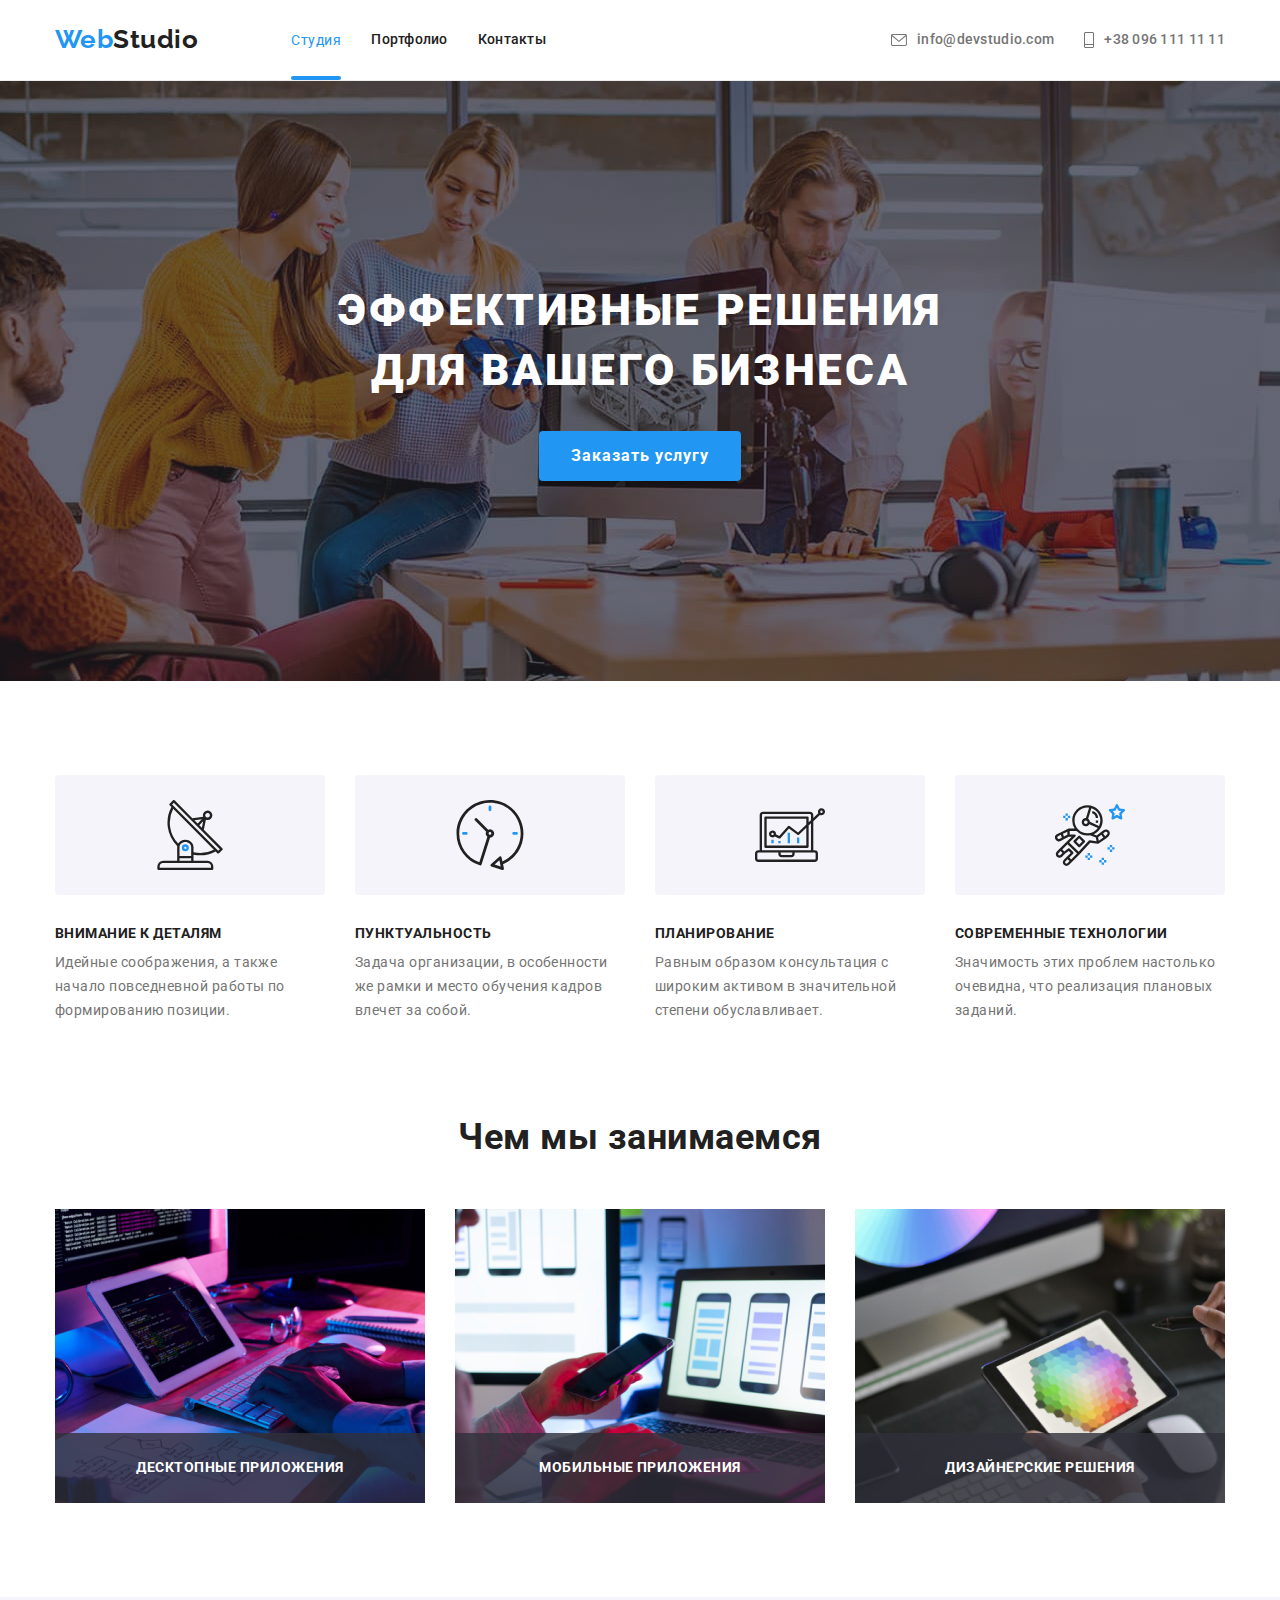
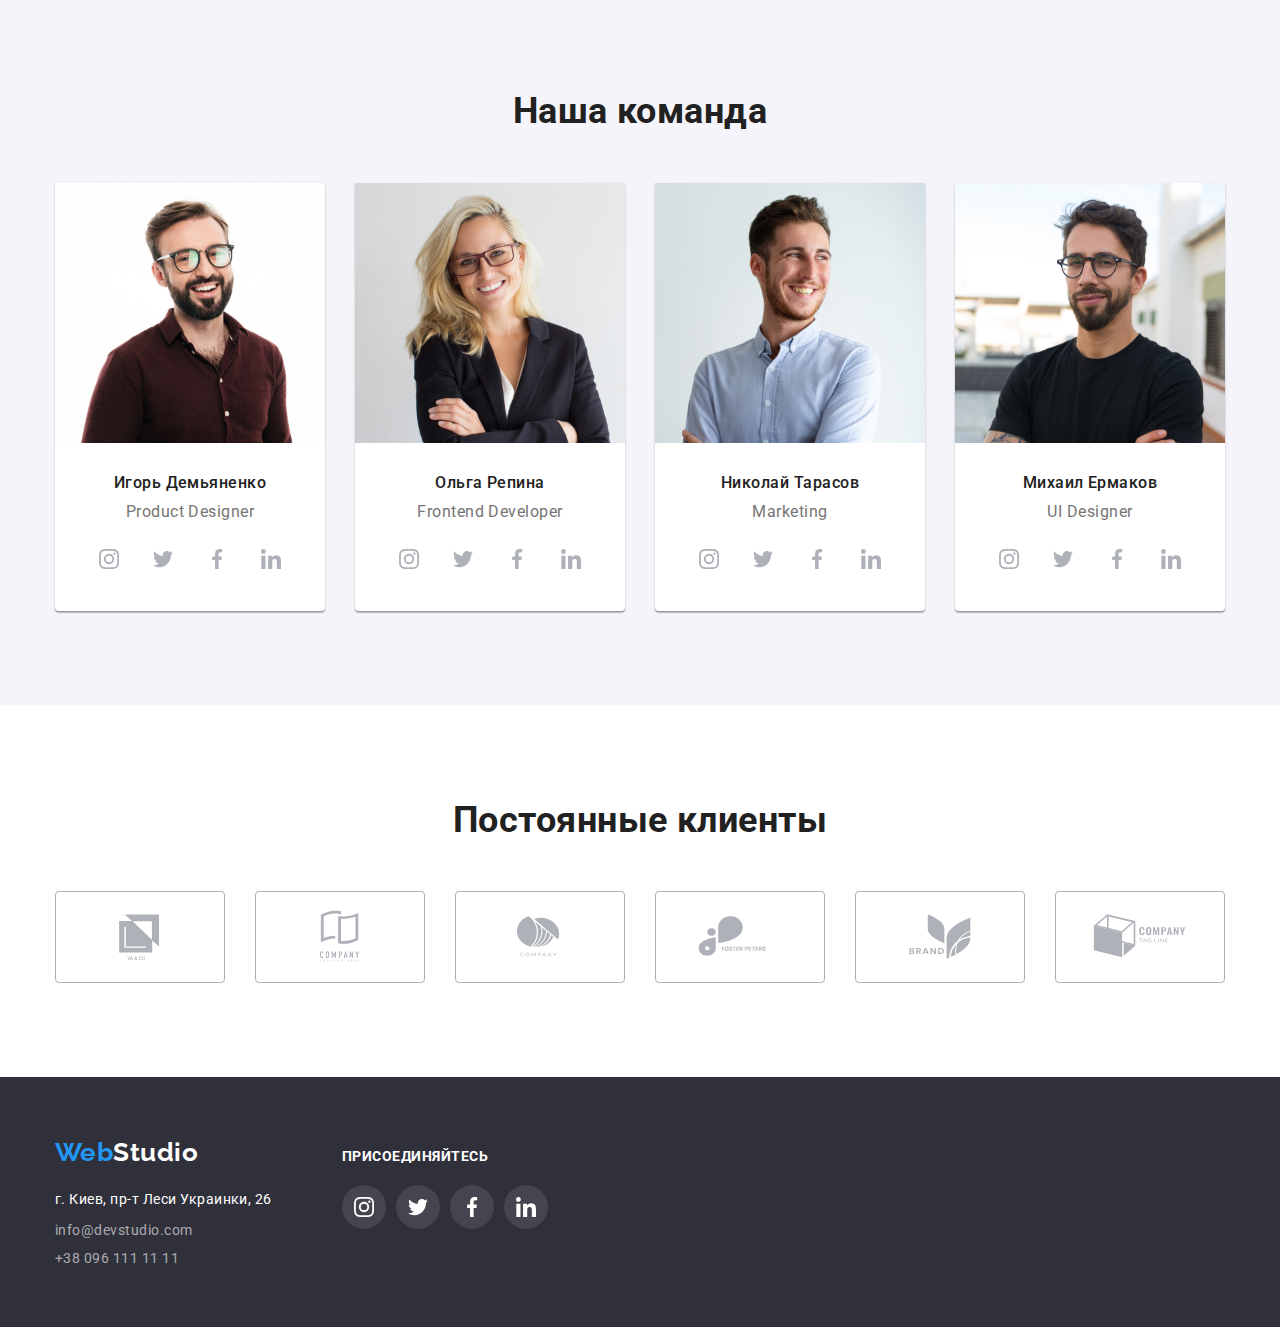
==== commit aeef0a15: "задаёт время эффектов ховера и фокуса" ====
--- a/index.html
+++ b/index.html
@@ -123,22 +123,23 @@
                 <div class="container">
                     <h2 class="work list">Чем мы занимаемся</h2>
                     <ul class="work-list list">
-                        <li class="work-item">              
-                             <img class="work-img" src="./images/work-company1.jpeg" alt="Пользуются новейшими технологиями" width="370">
-                            <div>
+                        <li class="work-item"> 
+                            <div class="work-thumb">
+                                <img class="work-img" src="./images/work-company1.jpeg" alt="Пользуются новейшими технологиями" width="370">
                                 <p class="work-text list">Десктопные приложения</p>
                             </div>       
                         </li>
                                 
                         <li class="work-item">
-                            <img class="work-img" src="./images/work-company2.jpeg" alt="Большая клиенская база" width="370">
-                            <div>
+                            <div class="work-thumb">
+                                <img class="work-img" src="./images/work-company2.jpeg" alt="Большая клиенская база" width="370">
+                            
                                 <p class="work-text list">Мобильные приложения</p>
                             </div>
                         </li>
                         <li class="work-item">
-                            <img class="work-img" src="./images/work-company3.jpeg" alt="Лучшая графика" width="370">
-                            <div>
+                            <div class="work-thumb">
+                                <img class="work-img" src="./images/work-company3.jpeg" alt="Лучшая графика" width="370">
                                 <p class="work-text list">Дизайнерские решения</p>
                             </div>
                         </li>
--- a/css/styles.css
+++ b/css/styles.css
@@ -22,7 +22,6 @@
   background-color: var(--primary-bg-color);
   font-family: Roboto, sans-serif;
   letter-spacing: 0.03em;
-  transition: hover, focus 250ms cubic-bezier(0.4, 0, 0.2, 1);
 }
 html {
   box-sizing: border-box;
@@ -91,17 +90,18 @@
   letter-spacing: 0.02em;
   font-size: 14px;
   line-height: 1.14;
+  transition: background-color 250ms cubic-bezier(0.4, 0, 0.2, 1);
 }
 .nav-item {
   position: relative;
 }
-.nav-sprit {
+.nav-sprit::after {
+  content: "";
   position: absolute;
   display: flex;
   align-items: center;
   left: 0;
   bottom: 0;
-  opacity: 1;
   width: 100%;
   height: 4px;
   background-color: var(--accent-color);
@@ -139,6 +139,7 @@
   align-items: center;
   padding-top: 32px;
   padding-bottom: 32px;
+  transition: background-color 250ms cubic-bezier(0.4, 0, 0.2, 1);
 }
 
 a.contact-link-icon:hover,
@@ -203,6 +204,7 @@
   width: 100%;
   height: 100%;
   background-color: rgba(0, 0, 0, 0.2);
+  z-index: 1;
 }
 .modal {
   position: absolute;
@@ -307,7 +309,6 @@
   font-weight: 700;
   font-size: 14px;
   line-height: 1.14;
-  text-align: center;
   text-transform: uppercase;
   color: #ffffff;
 }
@@ -322,10 +323,12 @@
   max-width: 100%;
   height: auto;
 }
-.work-list .work-item {
+.work-thumb {
   position: relative;
+  width: 370px;
+}
+.work-item {
   margin-right: 30px;
-  width: 370px;
 }
 .work-list .work-item:nth-child(3n) {
   margin-right: 0;
@@ -361,6 +364,7 @@
   border-radius: 50%;
   cursor: pointer;
   margin-right: 10px;
+  transition: background-color 250ms cubic-bezier(0.4, 0, 0.2, 1);
 }
 .social-team:last-child a {
   margin-right: 0;
@@ -449,6 +453,7 @@
   margin-right: 30px;
   cursor: pointer;
   color: #afb1b8;
+  transition: background-color 250ms cubic-bezier(0.4, 0, 0.2, 1);
 }
 .clients:hover,
 .clients:focus {
@@ -473,6 +478,7 @@
   font-size: 14px;
   line-height: 1.14;
   font-style: normal;
+  transition: background-color 250ms cubic-bezier(0.4, 0, 0.2, 1);
 }
 .contact-item-mail {
   margin-bottom: 9px;
@@ -511,6 +517,7 @@
   cursor: pointer;
   margin-right: 10px;
   background-color: rgba(255, 255, 255, 0.1);
+  transition: background-color 250ms cubic-bezier(0.4, 0, 0.2, 1);
 }
 .social-item-footer:last-child a {
   margin-right: 0;
@@ -557,6 +564,8 @@
   border: var(--backgraund-button-and-team-section-color);
   text-align: center;
   padding: 6px 22px;
+  transition: box-shadow 250ms cubic-bezier(0.4, 0, 0.2, 1),
+    background-color 250ms cubic-bezier(0.4, 0, 0.2, 1);
 }
 .button-list {
   display: flex;
@@ -579,13 +588,17 @@
   display: flex;
   flex-wrap: wrap;
 }
+.portfolio-link {
+  transition: box-shadow 250ms cubic-bezier(0.4, 0, 0.2, 1);
+}
+
 .portfolio-link:focus,
 .portfolio-link:hover {
   box-shadow: 0px 1px 1px rgba(0, 0, 0, 0.12), 0px 4px 4px rgba(0, 0, 0, 0.06),
     1px 4px 6px rgba(0, 0, 0, 0.16);
 }
 
-.text-foto {
+.text-thumb {
   position: absolute;
   display: flex;
   align-items: center;
@@ -594,25 +607,27 @@
   height: 100%;
   top: 0;
   left: 0;
-  opacity: 0;
+  opacity: 1;
   font-size: 18px;
   line-height: 1.6;
+  padding: 63px, 24px;
   color: #ffffff;
   background-color: rgba(33, 150, 243, 0.9);
   transform: translateY(100%);
   transition: transform 250ms cubic-bezier(0.4, 0, 0.2, 1);
 }
-.portfolio-link:hover .text-foto,
-.portfolio-link:focus .text-foto {
+.portfolio-link:hover .text-thumb,
+.portfolio-link:focus .text-thumb {
   opacity: 1;
   transform: translateY(0);
 }
-.text-posicion {
+.posicion {
   width: 322px;
 }
 
 .foto-card {
   position: relative;
+  overflow: hidden;
 }
 .portfolio-link {
   text-decoration: none;
